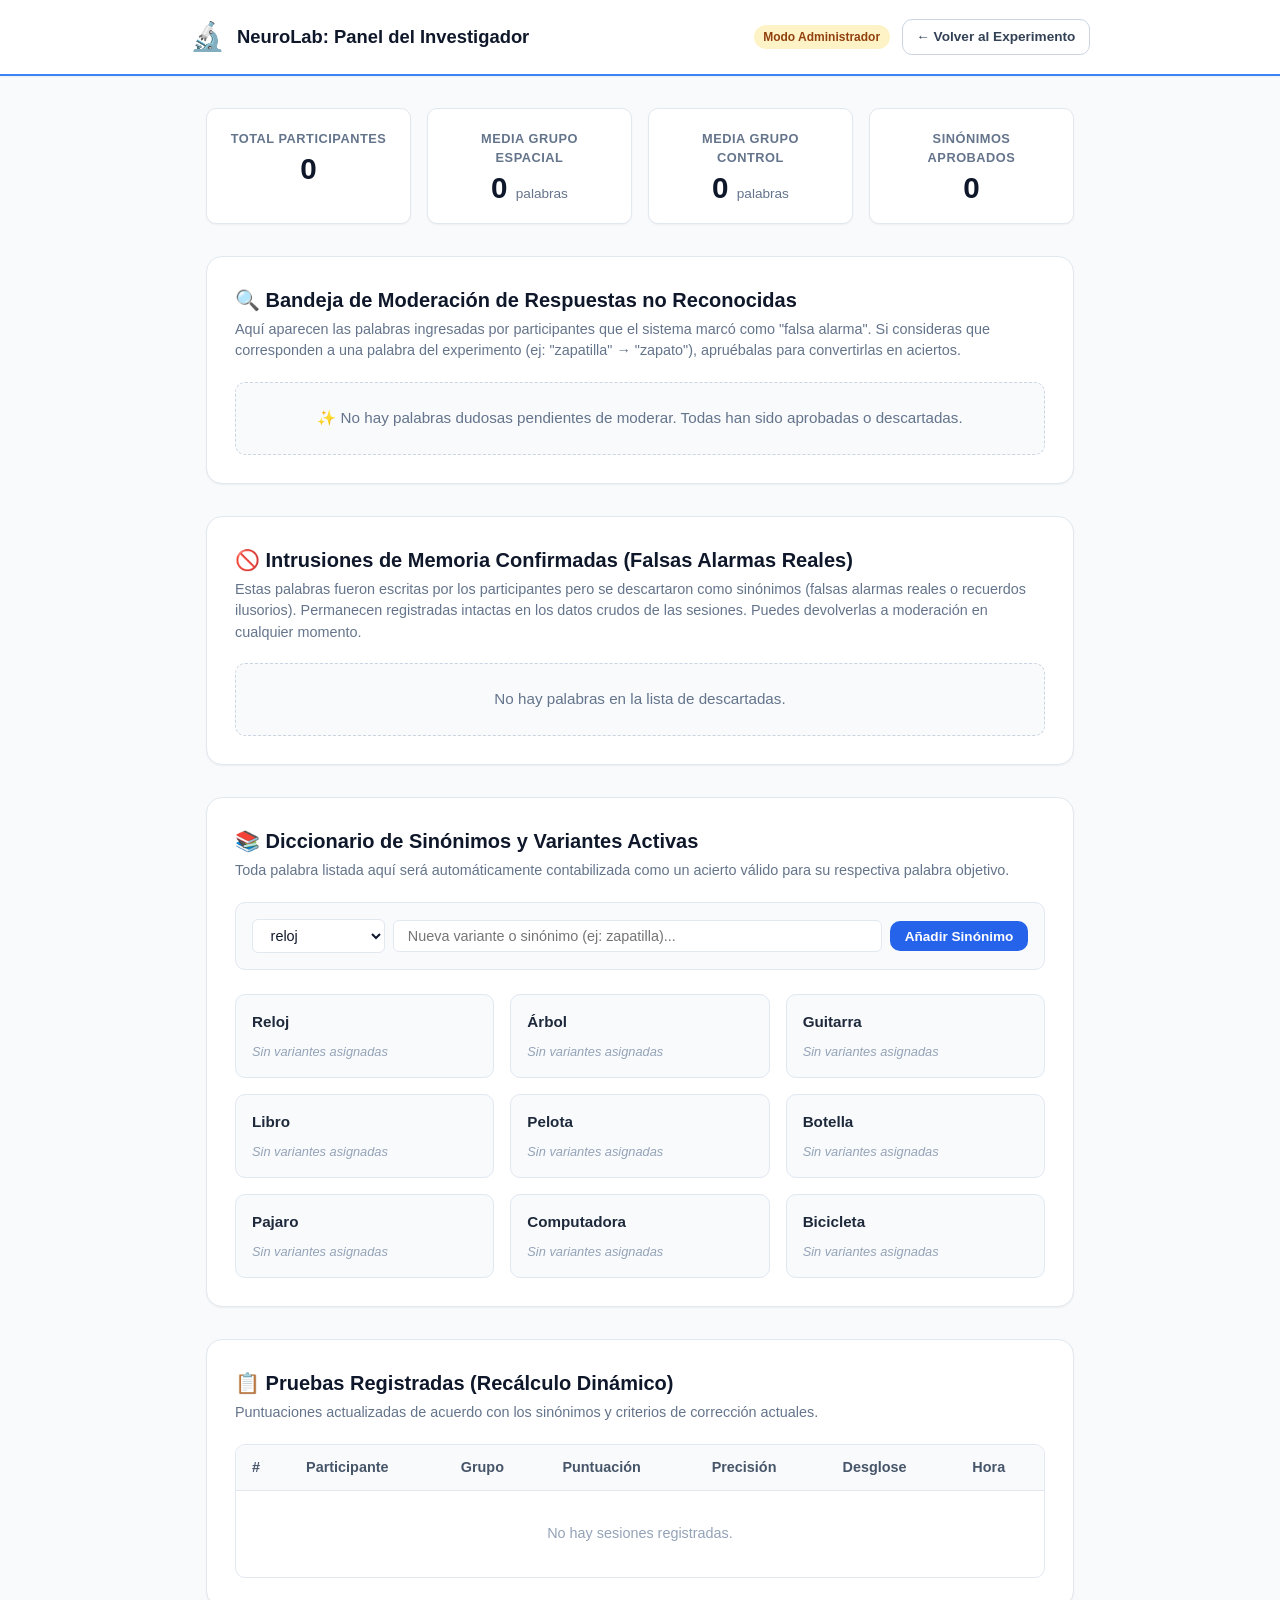
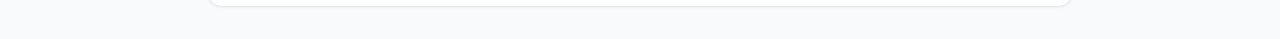
==== admin.html @ f5299773 "add files" ====
<!DOCTYPE html>
<html lang="es">
<head>
  <meta charset="UTF-8" />
  <meta name="viewport" content="width=device-width, initial-scale=1.0" />
  <title>Panel de Investigador | NeuroLab</title>
  <link rel="stylesheet" href="css/styles.css" />
</head>
<body class="admin-body">
  <!-- Encabezado del Panel de Administración -->
  <header class="site-header admin-header">
    <div class="header-inner">
      <div class="brand">
        <span class="brand-icon">🔬</span>
        <div>
          <h1 class="brand-title">NeuroLab: Panel del Investigador</h1>
        </div>
      </div>
      <div class="header-actions">
        <span class="brand-badge badge-admin">Modo Administrador</span>
        <a href="index.html" class="btn btn-outline btn-sm">← Volver al Experimento</a>
      </div>
    </div>
  </header>

  <!-- Contenedor Principal del Panel de Control -->
  <main id="adminApp" class="app-container" role="main">
    <!-- Renderizado por adminApp.js -->
  </main>

  <!-- ==============================================================================
       SCRIPTS: CAPAS DE ARQUITECTURA LIMPIA COMPATIBLES CON ARCHIVOS LOCALES
       ============================================================================== -->
  <!-- 1. Configuración -->
  <script src="config.js"></script>

  <!-- 2. Capa de Dominio -->
  <script src="js/domain/constants.js"></script>
  <script src="js/domain/Session.js"></script>
  <script src="js/domain/Statistics.js"></script>

  <!-- 3. Capa de Infraestructura -->
  <script src="js/infrastructure/ConfigValidator.js"></script>
  <script src="js/infrastructure/LocalStorageRepo.js"></script>
  <script src="js/infrastructure/LocalStorageSynonymRepo.js"></script>
  <script src="js/infrastructure/LocalStorageDismissedRepo.js"></script>

  <!-- 4. Capa de Casos de Uso -->
  <script src="js/usecases/EvaluateRecall.js"></script>
  <script src="js/usecases/GetStatistics.js"></script>
  <script src="js/usecases/ReevaluateSessions.js"></script>

  <!-- 5. Controlador de Administración -->
  <script src="js/presentation/adminApp.js"></script>
</body>
</html>
---- css/styles.css ----
/* ==============================================================================
   ESTILOS GENERALES - EXPERIMENTO DE MEMORIA ESPACIAL
   ============================================================================== */

:root {
  --font-family: -apple-system, BlinkMacSystemFont, 'Segoe UI', Roboto, Helvetica, Arial, sans-serif;
  --bg-color: #f1f5f9;
  --card-bg: #ffffff;
  --text-main: #0f172a;
  --text-muted: #64748b;
  --border-color: #e2e8f0;
  --border-focus: #3b82f6;

  /* Colores de marca y grupos experimentales */
  --primary: #2563eb;
  --primary-hover: #1d4ed8;
  --primary-light: #eff6ff;

  --spatial-color: #059669;
  --spatial-bg: #ecfdf5;
  --spatial-border: #a7f3d0;

  --control-color: #d97706;
  --control-bg: #fffbeb;
  --control-border: #fde68a;

  --success: #16a34a;
  --success-bg: #f0fdf4;
  --danger: #dc2626;
  --danger-bg: #fef2f2;
  --warning: #ea580c;
  --warning-bg: #fff7ed;

  --shadow-sm: 0 1px 2px 0 rgba(0, 0, 0, 0.05);
  --shadow-md: 0 4px 6px -1px rgba(0, 0, 0, 0.1), 0 2px 4px -2px rgba(0, 0, 0, 0.1);
  --shadow-lg: 0 10px 15px -3px rgba(0, 0, 0, 0.1), 0 4px 6px -4px rgba(0, 0, 0, 0.1);

  --radius-sm: 6px;
  --radius-md: 10px;
  --radius-lg: 16px;
  --radius-full: 9999px;
}

*, *::before, *::after {
  box-sizing: border-box;
  margin: 0;
  padding: 0;
}

body {
  font-family: var(--font-family);
  background-color: var(--bg-color);
  color: var(--text-main);
  line-height: 1.5;
  min-height: 100vh;
  display: flex;
  flex-direction: column;
}

.site-header {
  background: #ffffff;
  border-bottom: 1px solid var(--border-color);
  padding: 1rem 1.5rem;
  box-shadow: var(--shadow-sm);
}

.header-inner {
  max-width: 900px;
  margin: 0 auto;
  display: flex;
  align-items: center;
  justify-content: space-between;
}

.brand {
  display: flex;
  align-items: center;
  gap: 0.75rem;
}

.brand-icon {
  font-size: 1.75rem;
}

.brand-title {
  font-size: 1.15rem;
  font-weight: 700;
  color: var(--text-main);
}

.brand-badge {
  font-size: 0.75rem;
  background: #e0e7ff;
  color: #4338ca;
  padding: 0.2rem 0.6rem;
  border-radius: var(--radius-full);
  font-weight: 600;
}

main.app-container {
  flex: 1;
  max-width: 900px;
  width: 100%;
  margin: 2rem auto;
  padding: 0 1rem;
}

/* ==============================================================================
   TARJETAS Y PANTALLAS (Screen Cards)
   ============================================================================== */

.screen-card {
  background: var(--card-bg);
  border-radius: var(--radius-lg);
  border: 1px solid var(--border-color);
  box-shadow: var(--shadow-md);
  padding: 2.25rem;
  animation: fadeIn 0.3s ease-out;
}

@keyframes fadeIn {
  from { opacity: 0; transform: translateY(6px); }
  to { opacity: 1; transform: translateY(0); }
}

.card-header {
  text-align: center;
  margin-bottom: 2rem;
}

.app-icon {
  font-size: 3rem;
  margin-bottom: 0.5rem;
}

.card-header h2 {
  font-size: 1.75rem;
  font-weight: 700;
  color: var(--text-main);
}

.subtitle {
  color: var(--text-muted);
  font-size: 1rem;
  margin-top: 0.25rem;
}

/* ==============================================================================
   PANTALLA: BIENVENIDA
   ============================================================================== */

.info-callout {
  background: #f8fafc;
  border-left: 4px solid var(--primary);
  padding: 1.25rem 1.5rem;
  border-radius: var(--radius-sm);
  margin-bottom: 2rem;
}

.info-callout h4 {
  font-size: 1rem;
  margin-bottom: 0.5rem;
  color: var(--text-main);
}

.instructions-list {
  padding-left: 1.25rem;
  color: #475569;
  font-size: 0.95rem;
  display: flex;
  flex-direction: column;
  gap: 0.4rem;
}

.welcome-form {
  max-width: 450px;
  margin: 0 auto;
}

.form-group {
  margin-bottom: 1.5rem;
}

.form-group label {
  display: block;
  font-weight: 600;
  margin-bottom: 0.5rem;
  font-size: 0.95rem;
}

.input-wrapper input {
  width: 100%;
  padding: 0.85rem 1rem;
  font-size: 1.05rem;
  border: 2px solid var(--border-color);
  border-radius: var(--radius-md);
  outline: none;
  transition: border-color 0.2s, box-shadow 0.2s;
}

.input-wrapper input:focus {
  border-color: var(--primary);
  box-shadow: 0 0 0 3px rgba(37, 99, 235, 0.15);
}

.input-error-msg {
  color: var(--danger);
  font-size: 0.875rem;
  margin-top: 0.5rem;
  font-weight: 500;
}

.form-actions {
  text-align: center;
}

/* ==============================================================================
   BOTONES
   ============================================================================== */

.btn {
  display: inline-flex;
  align-items: center;
  justify-content: center;
  gap: 0.5rem;
  font-family: inherit;
  font-weight: 600;
  padding: 0.75rem 1.5rem;
  border-radius: var(--radius-md);
  border: 1px solid transparent;
  cursor: pointer;
  transition: all 0.2s ease;
  text-decoration: none;
  font-size: 0.95rem;
}

.btn-lg {
  padding: 0.9rem 2rem;
  font-size: 1.05rem;
  border-radius: var(--radius-md);
}

.btn-sm {
  padding: 0.4rem 0.85rem;
  font-size: 0.85rem;
}

.btn-primary {
  background-color: var(--primary);
  color: #ffffff;
}

.btn-primary:hover {
  background-color: var(--primary-hover);
}

.btn-secondary {
  background-color: #f1f5f9;
  color: #334155;
  border: 1px solid #cbd5e1;
}

.btn-secondary:hover {
  background-color: #e2e8f0;
}

.btn-success {
  background-color: var(--success);
  color: #ffffff;
}

.btn-success:hover {
  background-color: #15803d;
}

.btn-outline {
  background-color: transparent;
  border-color: #cbd5e1;
  color: #334155;
}

.btn-outline:hover {
  background-color: #f1f5f9;
  border-color: #94a3b8;
}

.btn-danger-outline {
  background-color: transparent;
  border-color: #fecaca;
  color: var(--danger);
}

.btn-danger-outline:hover {
  background-color: var(--danger-bg);
  border-color: var(--danger);
}

/* ==============================================================================
   TEMPORIZADOR Y BARRA DE PROGRESO
   ============================================================================== */

.timer-bar-container {
  background: #f8fafc;
  border: 1px solid var(--border-color);
  padding: 1rem 1.25rem;
  border-radius: var(--radius-md);
  margin-bottom: 1.75rem;
}

.timer-info {
  display: flex;
  justify-content: space-between;
  align-items: center;
  font-weight: 600;
  margin-bottom: 0.5rem;
}

.timer-label {
  color: #475569;
}

.timer-number {
  font-size: 1.25rem;
  color: var(--primary);
  font-variant-numeric: tabular-nums;
}

.progress-track {
  width: 100%;
  height: 8px;
  background-color: #e2e8f0;
  border-radius: var(--radius-full);
  overflow: hidden;
}

.progress-fill {
  height: 100%;
  background: linear-gradient(90deg, #3b82f6, #2563eb);
  transition: width 0.25s linear;
}

/* ==============================================================================
   PANTALLA: ESTÍMULO (Espacial vs Lista)
   ============================================================================== */

.stimulus-card {
  padding: 1rem 0;
}

.stimulus-header {
  text-align: center;
  margin-bottom: 1.5rem;
}

.group-tag {
  display: inline-block;
  font-size: 0.8rem;
  font-weight: 700;
  text-transform: uppercase;
  letter-spacing: 0.05em;
  padding: 0.35rem 0.85rem;
  border-radius: var(--radius-full);
  margin-bottom: 0.75rem;
}

.group-tag-spatial, .badge-spatial {
  background-color: var(--spatial-bg);
  color: var(--spatial-color);
  border: 1px solid var(--spatial-border);
}

.group-tag-control, .badge-control {
  background-color: var(--control-bg);
  color: var(--control-color);
  border: 1px solid var(--control-border);
}

.stimulus-header h3 {
  font-size: 1.4rem;
  color: var(--text-main);
  margin-bottom: 0.25rem;
}

.stimulus-instruction {
  color: var(--text-muted);
  font-size: 0.95rem;
}

/* Contenedor Espacial */
.spatial-viewport {
  min-height: 380px;
  display: flex;
  align-items: center;
  justify-content: center;
  background: #f8fafc;
  border: 2px dashed #cbd5e1;
  border-radius: var(--radius-md);
  padding: 1.5rem;
  position: relative;
  overflow: hidden;
}

.spatial-image {
  max-width: 100%;
  max-height: 480px;
  object-fit: contain;
  border-radius: var(--radius-sm);
  box-shadow: var(--shadow-sm);
}

/* Fallback solicitado: 'Image not found' y lista de palabras */
.spatial-fallback-container {
  width: 100%;
  text-align: center;
  display: flex;
  flex-direction: column;
  align-items: center;
  gap: 1.5rem;
}

.not-found-banner {
  background: #fef2f2;
  border: 1px solid #fecaca;
  border-radius: var(--radius-md);
  padding: 1.25rem 2rem;
  display: inline-flex;
  flex-direction: column;
  align-items: center;
  gap: 0.35rem;
}

.not-found-icon {
  font-size: 2.2rem;
}

.not-found-text {
  font-size: 1.35rem;
  font-weight: 800;
  color: #b91c1c;
  letter-spacing: -0.01em;
}

.not-found-subtext {
  font-size: 0.85rem;
  color: #7f1d1d;
}

.not-found-subtext code {
  background: #fee2e2;
  padding: 0.15rem 0.4rem;
  border-radius: 4px;
}

.fallback-words-section {
  width: 100%;
  max-width: 650px;
  background: #ffffff;
  border: 1px solid var(--border-color);
  border-radius: var(--radius-md);
  padding: 1.25rem;
  box-shadow: var(--shadow-sm);
}

.fallback-instructions-label {
  font-weight: 600;
  font-size: 0.95rem;
  color: #334155;
  margin-bottom: 0.75rem;
}

.spatial-words-grid {
  list-style: none;
  display: grid;
  grid-template-columns: repeat(auto-fill, minmax(130px, 1fr));
  gap: 0.65rem;
}

.spatial-fallback-item {
  background: #f1f5f9;
  border: 1px solid #e2e8f0;
  padding: 0.6rem 0.75rem;
  border-radius: var(--radius-sm);
  font-weight: 600;
  color: #1e293b;
  font-size: 0.95rem;
  display: flex;
  align-items: center;
  gap: 0.4rem;
}

.word-number {
  color: #94a3b8;
  font-size: 0.8rem;
  font-weight: 500;
}

/* Contenedor Grupo Control (Lista Secuencial) */
.list-viewport {
  max-width: 500px;
  margin: 0 auto;
  background: #ffffff;
  border: 1px solid var(--border-color);
  border-radius: var(--radius-md);
  padding: 1.5rem;
  box-shadow: var(--shadow-sm);
}

.text-words-list {
  list-style: none;
  display: grid;
  grid-template-columns: repeat(2, 1fr);
  gap: 0.75rem;
}

.list-word-item {
  display: flex;
  align-items: center;
  gap: 0.75rem;
  padding: 0.65rem 0.9rem;
  background: #f8fafc;
  border: 1px solid #e2e8f0;
  border-radius: var(--radius-sm);
  transition: transform 0.15s ease;
}

.list-word-item:hover {
  transform: translateX(3px);
  background: #f1f5f9;
}

.word-index {
  display: inline-flex;
  align-items: center;
  justify-content: center;
  width: 24px;
  height: 24px;
  background: #e2e8f0;
  color: #475569;
  border-radius: var(--radius-full);
  font-size: 0.75rem;
  font-weight: 700;
}

.word-text {
  font-weight: 600;
  font-size: 1.05rem;
  color: #0f172a;
}

.stimulus-footer {
  text-align: center;
  margin-top: 1.5rem;
}

/* ==============================================================================
   PANTALLA: TAREA DISTRACTORA (Cálculo Mental)
   ============================================================================== */

.distractor-header {
  text-align: center;
  margin-bottom: 1.5rem;
}

.distractor-icon {
  font-size: 2.5rem;
  margin-bottom: 0.35rem;
}

.distractor-header h2 {
  font-size: 1.6rem;
  font-weight: 700;
  color: var(--text-main);
}

.math-challenge-container {
  max-width: 520px;
  margin: 0 auto;
  background: #f8fafc;
  border: 1px solid var(--border-color);
  border-radius: var(--radius-lg);
  padding: 2.25rem 2rem;
  text-align: center;
  box-shadow: var(--shadow-sm);
}

.math-progress-badge {
  display: inline-block;
  background: #e2e8f0;
  color: #334155;
  font-size: 0.85rem;
  font-weight: 700;
  padding: 0.3rem 0.85rem;
  border-radius: var(--radius-full);
  margin-bottom: 1.5rem;
  text-transform: uppercase;
  letter-spacing: 0.05em;
}

.math-question-box {
  display: flex;
  align-items: center;
  justify-content: center;
  gap: 0.75rem;
  margin-bottom: 2rem;
}

.math-question-text {
  font-size: 3.25rem;
  font-weight: 800;
  color: #0f172a;
  font-variant-numeric: tabular-nums;
  line-height: 1;
}

.math-equals {
  font-size: 3rem;
  color: #94a3b8;
  font-weight: 600;
  line-height: 1;
}

.math-placeholder {
  font-size: 3.25rem;
  font-weight: 800;
  color: var(--primary);
  line-height: 1;
}

.math-form {
  max-width: 420px;
  margin: 0 auto;
}

.math-input-row {
  display: flex;
  gap: 0.75rem;
}

.math-input {
  flex: 1;
  padding: 0.85rem 1rem;
  font-size: 1.4rem;
  font-weight: 700;
  text-align: center;
  border: 2px solid var(--border-color);
  border-radius: var(--radius-md);
  outline: none;
  background: #ffffff;
  transition: border-color 0.2s, box-shadow 0.2s;
}

.math-input:focus {
  border-color: var(--primary);
  box-shadow: 0 0 0 3px rgba(37, 99, 235, 0.18);
}

/* ==============================================================================
   PANTALLA: RECUERDO (Recall)
   ============================================================================== */

.recall-header {
  text-align: center;
  margin-bottom: 1.5rem;
}

.recall-header h2 {
  font-size: 1.6rem;
}

.word-input-form {
  max-width: 550px;
  margin: 0 auto 1.5rem auto;
}

.input-row {
  display: flex;
  gap: 0.5rem;
}

.input-row input {
  flex: 1;
  padding: 0.75rem 1rem;
  font-size: 1rem;
  border: 2px solid var(--border-color);
  border-radius: var(--radius-md);
  outline: none;
}

.input-row input:focus {
  border-color: var(--primary);
  box-shadow: 0 0 0 3px rgba(37, 99, 235, 0.15);
}

.word-feedback-msg {
  display: block;
  margin-top: 0.5rem;
  font-size: 0.85rem;
  font-weight: 600;
}

.feedback-error {
  color: var(--danger);
}

.feedback-success {
  color: var(--success);
}

.words-summary-bar {
  display: flex;
  align-items: center;
  justify-content: space-between;
  max-width: 550px;
  margin: 0 auto 0.75rem auto;
  font-weight: 600;
  font-size: 0.95rem;
}

.badge-count {
  background: var(--primary);
  color: #ffffff;
  padding: 0.15rem 0.6rem;
  border-radius: var(--radius-full);
  font-size: 0.85rem;
}

.entered-words-container {
  max-width: 550px;
  min-height: 120px;
  margin: 0 auto 2rem auto;
  padding: 1rem;
  background: #f8fafc;
  border: 1px dashed #cbd5e1;
  border-radius: var(--radius-md);
  display: flex;
  flex-wrap: wrap;
  gap: 0.5rem;
  align-content: flex-start;
}

.empty-words-placeholder {
  color: var(--text-muted);
  font-size: 0.9rem;
  margin: auto;
  font-style: italic;
}

.word-chip {
  background: #ffffff;
  border: 1px solid #cbd5e1;
  padding: 0.35rem 0.65rem;
  border-radius: var(--radius-full);
  display: inline-flex;
  align-items: center;
  gap: 0.4rem;
  font-size: 0.9rem;
  font-weight: 500;
  box-shadow: var(--shadow-sm);
  animation: popIn 0.2s ease;
}

@keyframes popIn {
  from { transform: scale(0.85); opacity: 0; }
  to { transform: scale(1); opacity: 1; }
}

.btn-remove-chip {
  background: none;
  border: none;
  color: #94a3b8;
  font-size: 1.1rem;
  cursor: pointer;
  line-height: 1;
  padding: 0 0.15rem;
}

.btn-remove-chip:hover {
  color: var(--danger);
}

.recall-actions {
  text-align: center;
}

/* ==============================================================================
   PANTALLA: RESULTADOS (Individuales y Comparativa Global)
   ============================================================================== */

.results-header {
  text-align: center;
  margin-bottom: 2rem;
}

.success-icon {
  font-size: 2.75rem;
  margin-bottom: 0.5rem;
}

.results-section {
  margin-bottom: 2.5rem;
  border-bottom: 1px solid var(--border-color);
  padding-bottom: 2rem;
}

.results-section:last-child {
  border-bottom: none;
  padding-bottom: 0;
}

.section-title {
  font-size: 1.25rem;
  font-weight: 700;
  margin-bottom: 0.5rem;
  color: var(--text-main);
}

.section-desc {
  color: var(--text-muted);
  font-size: 0.95rem;
  margin-bottom: 1.25rem;
}

/* Grid de métricas individuales */
.score-cards-grid {
  display: grid;
  grid-template-columns: repeat(3, 1fr);
  gap: 1rem;
  margin-bottom: 1.5rem;
}

.score-card {
  background: #f8fafc;
  border: 1px solid var(--border-color);
  border-radius: var(--radius-md);
  padding: 1.25rem;
  text-align: center;
  display: flex;
  flex-direction: column;
  justify-content: center;
}

.primary-score {
  background: #eff6ff;
  border-color: #bfdbfe;
}

.score-card-label {
  font-size: 0.85rem;
  font-weight: 600;
  color: var(--text-muted);
  margin-bottom: 0.35rem;
}

.score-card-value {
  font-size: 2rem;
  font-weight: 800;
  color: var(--text-main);
  line-height: 1.1;
}

.primary-score .score-card-value {
  color: var(--primary);
}

.score-total {
  font-size: 1.1rem;
  font-weight: 500;
  color: var(--text-muted);
}

.score-card-footer {
  font-size: 0.85rem;
  color: #475569;
  margin-top: 0.4rem;
}

.time-metrics {
  font-size: 0.85rem;
  color: #334155;
  display: flex;
  flex-direction: column;
  gap: 0.2rem;
}

/* Desglose de palabras */
.word-breakdown-card {
  background: #ffffff;
  border: 1px solid var(--border-color);
  border-radius: var(--radius-md);
  padding: 1.25rem;
  display: flex;
  flex-direction: column;
  gap: 1rem;
}

.breakdown-group {
  display: flex;
  flex-direction: column;
  gap: 0.4rem;
}

.breakdown-title {
  font-size: 0.9rem;
  font-weight: 700;
}

.text-success { color: var(--success); }
.text-warning { color: var(--warning); }
.text-danger { color: var(--danger); }

.tags-container {
  display: flex;
  flex-wrap: wrap;
  gap: 0.4rem;
}

.result-tag {
  padding: 0.25rem 0.6rem;
  border-radius: var(--radius-sm);
  font-size: 0.85rem;
  font-weight: 600;
}

.tag-hit {
  background: var(--success-bg);
  color: var(--success);
  border: 1px solid #bbf7d0;
}

.tag-miss {
  background: var(--warning-bg);
  color: var(--warning);
  border: 1px solid #fed7aa;
}

.tag-false-alarm {
  background: var(--danger-bg);
  color: var(--danger);
  border: 1px solid #fecaca;
}

.empty-tag {
  font-size: 0.85rem;
  color: var(--text-muted);
  font-style: italic;
}

/* Resumen Global de Participantes */
.global-kpi-summary {
  display: grid;
  grid-template-columns: repeat(3, 1fr);
  gap: 1rem;
  margin-bottom: 1.5rem;
}

.global-kpi-box {
  background: #ffffff;
  border: 1px solid var(--border-color);
  border-radius: var(--radius-md);
  padding: 1.25rem 1rem;
  text-align: center;
  box-shadow: var(--shadow-sm);
}

.kpi-number {
  font-size: 2rem;
  font-weight: 800;
  color: var(--text-main);
  line-height: 1.1;
  margin-bottom: 0.35rem;
}

.kpi-label {
  font-size: 0.85rem;
  color: var(--text-muted);
  font-weight: 600;
}

/* Comparativa entre Grupos */
.groups-comparison-grid {
  display: grid;
  grid-template-columns: repeat(2, 1fr);
  gap: 1.25rem;
  margin-bottom: 1.5rem;
}

.group-stat-card {
  background: #ffffff;
  border-radius: var(--radius-md);
  padding: 1.25rem;
  border: 2px solid transparent;
  box-shadow: var(--shadow-sm);
}

.border-spatial {
  border-color: var(--spatial-border);
  background: #fafdfb;
}

.border-control {
  border-color: var(--control-border);
  background: #fffdfa;
}

.group-stat-header {
  display: flex;
  justify-content: space-between;
  align-items: center;
  margin-bottom: 1rem;
}

.group-stat-pill {
  font-size: 0.75rem;
  font-weight: 700;
  padding: 0.2rem 0.55rem;
  border-radius: var(--radius-full);
}

.participants-count {
  font-size: 0.8rem;
  color: var(--text-muted);
  font-weight: 500;
}

.group-stat-main {
  display: flex;
  align-items: baseline;
  gap: 0.5rem;
  margin-bottom: 0.5rem;
}

.stat-number {
  font-size: 2.25rem;
  font-weight: 800;
  line-height: 1;
}

.text-spatial { color: var(--spatial-color); }
.text-control { color: var(--control-color); }

.stat-unit {
  font-size: 0.9rem;
  color: var(--text-muted);
}

.stat-progress-bar {
  height: 8px;
  background: #e2e8f0;
  border-radius: var(--radius-full);
  overflow: hidden;
  margin-bottom: 1rem;
}

.stat-progress-fill {
  height: 100%;
  border-radius: var(--radius-full);
}

.fill-spatial { background-color: var(--spatial-color); }
.fill-control { background-color: var(--control-color); }

.group-stat-details {
  font-size: 0.85rem;
  color: #475569;
  display: flex;
  flex-direction: column;
  gap: 0.25rem;
}

/* ==============================================================================
   GRÁFICO CIENTÍFICO DE PUNTOS (Dot Plot / Strip Plot)
   ============================================================================== */

.dot-plot-mount {
  margin-bottom: 1.5rem;
}

.dot-plot-card {
  background: #ffffff;
  border: 1px solid var(--border-color);
  border-radius: var(--radius-md);
  padding: 1.25rem 1.5rem;
  box-shadow: var(--shadow-sm);
}

.dot-plot-header {
  display: flex;
  justify-content: space-between;
  align-items: flex-start;
  margin-bottom: 1rem;
  flex-wrap: wrap;
  gap: 0.75rem;
}

.dot-plot-title {
  font-size: 1.05rem;
  font-weight: 700;
  color: var(--text-main);
  margin-bottom: 0.2rem;
}

.dot-plot-desc {
  font-size: 0.85rem;
  color: var(--text-muted);
}

.dot-plot-legend {
  display: flex;
  align-items: center;
  gap: 1rem;
  font-size: 0.85rem;
  color: #334155;
  font-weight: 500;
}

.legend-item {
  display: inline-flex;
  align-items: center;
  gap: 0.4rem;
}

.legend-circle {
  width: 11px;
  height: 11px;
  border-radius: var(--radius-full);
  display: inline-block;
}

.legend-neutral {
  background-color: #3b82f6;
}

.legend-spatial {
  background-color: var(--spatial-color);
}

.legend-control {
  background-color: var(--control-color);
}

.legend-current {
  background-color: #2563eb;
  box-shadow: 0 0 0 2px #bfdbfe;
}

.svg-responsive-container {
  width: 100%;
  max-width: 100%;
  overflow: hidden;
}

.dot-plot-svg {
  width: 100%;
  height: auto;
  display: block;
}

.chart-dot {
  cursor: pointer;
  transition: r 0.2s ease, filter 0.2s ease;
}

.chart-dot:hover {
  r: 9;
  filter: drop-shadow(0 2px 4px rgba(0, 0, 0, 0.25));
}

.pulsing-halo {
  animation: pulseGlow 1.8s infinite ease-in-out;
}

@keyframes pulseGlow {
  0% { r: 10; opacity: 0.35; }
  50% { r: 16; opacity: 0.1; }
  100% { r: 10; opacity: 0.35; }
}

/* Conclusión Científica / Comparativa Individual */
.scientific-conclusion-card,
.neutral-conclusion-card {
  background: #f8fafc;
  border: 1px solid #cbd5e1;
  border-radius: var(--radius-md);
  padding: 1.25rem 1.5rem;
  display: flex;
  gap: 1rem;
  align-items: flex-start;
}

.conclusion-icon {
  font-size: 1.75rem;
  line-height: 1;
}

.conclusion-text {
  font-size: 0.95rem;
  color: #1e293b;
  line-height: 1.5;
}

/* Historial y Tabla */
.history-header {
  display: flex;
  justify-content: space-between;
  align-items: center;
  margin-bottom: 1rem;
  flex-wrap: wrap;
  gap: 0.75rem;
}

.export-buttons {
  display: flex;
  gap: 0.5rem;
}

.table-responsive {
  overflow-x: auto;
  border: 1px solid var(--border-color);
  border-radius: var(--radius-md);
}

.history-table {
  width: 100%;
  border-collapse: collapse;
  text-align: left;
  font-size: 0.9rem;
}

.history-table th {
  background: #f8fafc;
  color: #475569;
  font-weight: 600;
  padding: 0.75rem 1rem;
  border-bottom: 1px solid var(--border-color);
}

.history-table td {
  padding: 0.75rem 1rem;
  border-bottom: 1px solid var(--border-color);
  color: #334155;
}

.history-table tr:last-child td {
  border-bottom: none;
}

.history-table tr:hover {
  background-color: #f8fafc;
}

.badge-mini {
  font-size: 0.7rem;
  font-weight: 700;
  padding: 0.15rem 0.5rem;
  border-radius: var(--radius-full);
}

.results-footer {
  text-align: center;
  margin-top: 1.5rem;
}

/* Error Fatal (Fail-Fast) */
.fatal-error-card {
  background: #ffffff;
  border: 2px solid #ef4444;
  border-radius: var(--radius-lg);
  padding: 2.5rem;
  text-align: center;
  box-shadow: var(--shadow-md);
  max-width: 600px;
  margin: 3rem auto;
}

.error-icon {
  font-size: 3.5rem;
  margin-bottom: 0.5rem;
}

.fatal-error-card h2 {
  color: #dc2626;
  font-size: 1.6rem;
  margin-bottom: 0.75rem;
}

.error-text {
  font-size: 1.05rem;
  color: #334155;
  margin-bottom: 1.25rem;
}

.error-hint {
  background: #fef2f2;
  border: 1px solid #fee2e2;
  padding: 0.75rem;
  border-radius: var(--radius-md);
  font-size: 0.9rem;
  color: #991b1b;
}

/* ==============================================================================
   PANEL DE ADMINISTRACIÓN (admin.html)
   ============================================================================== */

.admin-body {
  background-color: #f8fafc;
}

.admin-header {
  border-bottom: 2px solid #3b82f6;
}

.badge-admin {
  background: #fef3c7;
  color: #92400e;
  font-weight: 700;
}

.header-actions {
  display: flex;
  align-items: center;
  gap: 0.75rem;
}

.admin-nav-link {
  font-size: 0.8rem;
  color: #64748b;
  text-decoration: none;
  font-weight: 600;
  padding: 0.25rem 0.6rem;
  border-radius: var(--radius-sm);
  border: 1px solid #cbd5e1;
  transition: all 0.2s ease;
}

.admin-nav-link:hover {
  background: #f1f5f9;
  color: #0f172a;
}

.admin-dashboard {
  display: flex;
  flex-direction: column;
  gap: 2rem;
}

/* Fila de KPIs */
.admin-kpi-row {
  display: grid;
  grid-template-columns: repeat(4, 1fr);
  gap: 1rem;
}

.admin-kpi-card {
  background: #ffffff;
  border: 1px solid var(--border-color);
  border-radius: var(--radius-md);
  padding: 1.25rem;
  text-align: center;
  box-shadow: var(--shadow-sm);
}

.admin-kpi-title {
  font-size: 0.8rem;
  font-weight: 600;
  color: var(--text-muted);
  text-transform: uppercase;
  letter-spacing: 0.04em;
  margin-bottom: 0.35rem;
}

.admin-kpi-val {
  font-size: 1.85rem;
  font-weight: 800;
  color: var(--text-main);
  line-height: 1;
}

.kpi-sub {
  font-size: 0.85rem;
  font-weight: 500;
  color: var(--text-muted);
}

/* Secciones del Admin */
.admin-section {
  background: #ffffff;
  border: 1px solid var(--border-color);
  border-radius: var(--radius-lg);
  padding: 1.75rem;
  box-shadow: var(--shadow-sm);
}

.admin-section-header {
  margin-bottom: 1.25rem;
}

.admin-section-title {
  font-size: 1.25rem;
  font-weight: 700;
  color: var(--text-main);
  margin-bottom: 0.25rem;
}

.admin-section-desc {
  font-size: 0.9rem;
  color: var(--text-muted);
}

/* Bandeja de Moderación */
.moderation-box {
  display: flex;
  flex-direction: column;
  gap: 0.75rem;
}

.empty-moderation-msg {
  padding: 1.5rem;
  background: #f8fafc;
  border: 1px dashed #cbd5e1;
  border-radius: var(--radius-md);
  text-align: center;
  color: var(--text-muted);
  font-size: 0.95rem;
}

.moderation-item {
  display: flex;
  align-items: center;
  justify-content: space-between;
  background: #f8fafc;
  border: 1px solid #e2e8f0;
  border-radius: var(--radius-md);
  padding: 0.85rem 1.25rem;
  flex-wrap: wrap;
  gap: 0.75rem;
  transition: background 0.15s ease;
}

.moderation-item:hover {
  background: #f1f5f9;
}

.moderation-word-info {
  display: flex;
  align-items: center;
  gap: 0.65rem;
}

.unrecognized-word {
  font-weight: 800;
  font-size: 1.15rem;
  color: #b91c1c;
  background: #fee2e2;
  padding: 0.2rem 0.6rem;
  border-radius: var(--radius-sm);
}

.word-freq-badge {
  background: #e2e8f0;
  color: #334155;
  font-size: 0.8rem;
  font-weight: 700;
  padding: 0.15rem 0.5rem;
  border-radius: var(--radius-full);
}

.badge-intrusion {
  background: #f1f5f9;
  color: #64748b;
  border: 1px solid #cbd5e1;
}

.intrusion-item {
  background: #ffffff;
  border-left: 4px solid #94a3b8;
}

.intrusion-word {
  font-weight: 700;
  font-size: 1.05rem;
  color: #475569;
  background: #f1f5f9;
  padding: 0.2rem 0.6rem;
  border-radius: var(--radius-sm);
  text-decoration: line-through;
}

.status-pill-discarded {
  font-size: 0.75rem;
  font-weight: 700;
  background: #f1f5f9;
  color: #64748b;
  padding: 0.25rem 0.6rem;
  border-radius: var(--radius-full);
  border: 1px solid #cbd5e1;
}

.btn-dismiss {
  color: #64748b;
  border-color: #cbd5e1;
}

.btn-dismiss:hover {
  background: #fee2e2;
  color: #b91c1c;
  border-color: #fca5a5;
}

.word-participants-sub {
  font-size: 0.85rem;
  color: #64748b;
}

.moderation-actions-row {
  display: flex;
  align-items: center;
  gap: 0.65rem;
}

.select-label {
  font-size: 0.85rem;
  color: #475569;
  font-weight: 600;
}

.target-select {
  padding: 0.45rem 0.85rem;
  font-size: 0.9rem;
  border: 1px solid var(--border-color);
  border-radius: var(--radius-sm);
  background: #ffffff;
  color: var(--text-main);
  outline: none;
  font-family: inherit;
}

.target-select:focus {
  border-color: var(--primary);
}

/* Diccionario de Sinónimos */
.manual-synonym-form {
  background: #f8fafc;
  border: 1px solid #e2e8f0;
  border-radius: var(--radius-md);
  padding: 1rem;
  margin-bottom: 1.5rem;
}

.form-row-inline {
  display: flex;
  gap: 0.5rem;
  align-items: center;
}

.form-row-inline input {
  flex: 1;
  padding: 0.45rem 0.85rem;
  font-size: 0.9rem;
  border: 1px solid var(--border-color);
  border-radius: var(--radius-sm);
  outline: none;
}

.form-row-inline input:focus {
  border-color: var(--primary);
}

.synonyms-grid {
  display: grid;
  grid-template-columns: repeat(auto-fill, minmax(240px, 1fr));
  gap: 1rem;
}

.synonym-target-card {
  background: #f8fafc;
  border: 1px solid #e2e8f0;
  border-radius: var(--radius-md);
  padding: 1rem;
}

.synonym-target-name {
  font-weight: 700;
  font-size: 0.95rem;
  color: #1e293b;
  margin-bottom: 0.5rem;
  text-transform: capitalize;
}

.synonym-chips-container {
  display: flex;
  flex-wrap: wrap;
  gap: 0.35rem;
}

.empty-chips {
  font-size: 0.8rem;
  color: #94a3b8;
  font-style: italic;
}

.synonym-chip {
  background: #eff6ff;
  border: 1px solid #bfdbfe;
  color: #1e40af;
  font-size: 0.8rem;
  font-weight: 600;
  padding: 0.15rem 0.5rem;
  border-radius: var(--radius-full);
  display: inline-flex;
  align-items: center;
  gap: 0.35rem;
}

.btn-remove-syn {
  background: none;
  border: none;
  color: #3b82f6;
  font-size: 1rem;
  line-height: 1;
  cursor: pointer;
  padding: 0 0.1rem;
}

.btn-remove-syn:hover {
  color: var(--danger);
}

/* Responsive */
@media (max-width: 768px) {
  .screen-card {
    padding: 1.5rem;
  }

  .score-cards-grid {
    grid-template-columns: 1fr;
  }

  .global-kpi-summary {
    grid-template-columns: 1fr;
  }

  .groups-comparison-grid {
    grid-template-columns: 1fr;
  }

  .text-words-list {
    grid-template-columns: 1fr;
  }
}

.hidden {
  display: none !important;
}
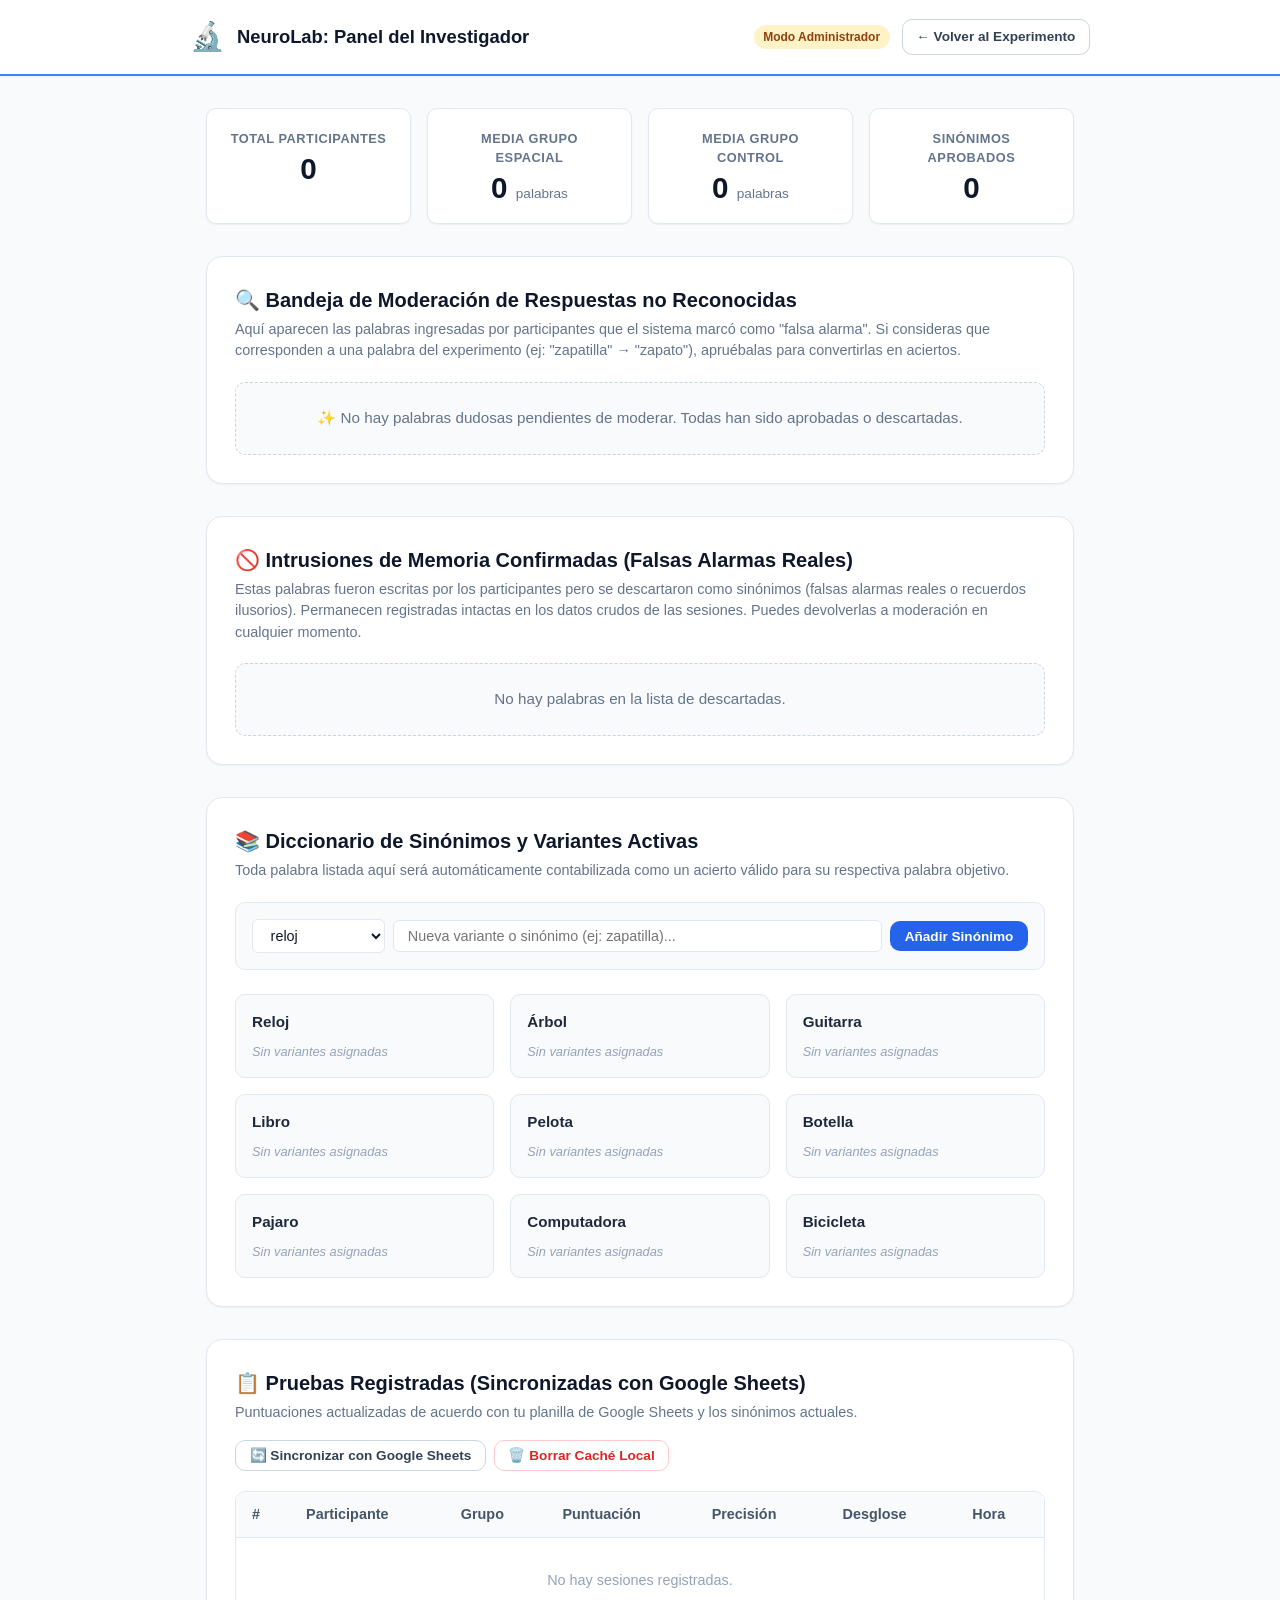
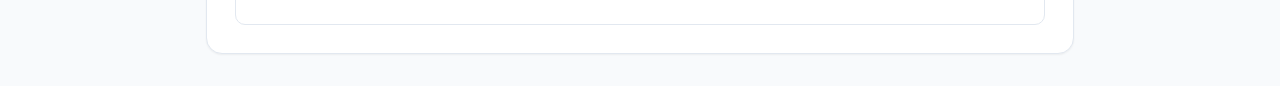
==== commit 96787a91: "sync with sheets" ====
--- a/admin.html
+++ b/admin.html
@@ -42,6 +42,8 @@
   <!-- 3. Capa de Infraestructura -->
   <script src="js/infrastructure/ConfigValidator.js"></script>
   <script src="js/infrastructure/LocalStorageRepo.js"></script>
+  <script src="js/infrastructure/GoogleSheetsRepo.js"></script>
+  <script src="js/infrastructure/CompositeRepo.js"></script>
   <script src="js/infrastructure/LocalStorageSynonymRepo.js"></script>
   <script src="js/infrastructure/LocalStorageDismissedRepo.js"></script>
 
--- a/css/styles.css
+++ b/css/styles.css
@@ -1392,6 +1392,11 @@
 }
 
 .admin-section-header {
+  display: flex;
+  justify-content: space-between;
+  align-items: center;
+  flex-wrap: wrap;
+  gap: 1rem;
   margin-bottom: 1.25rem;
 }
 
